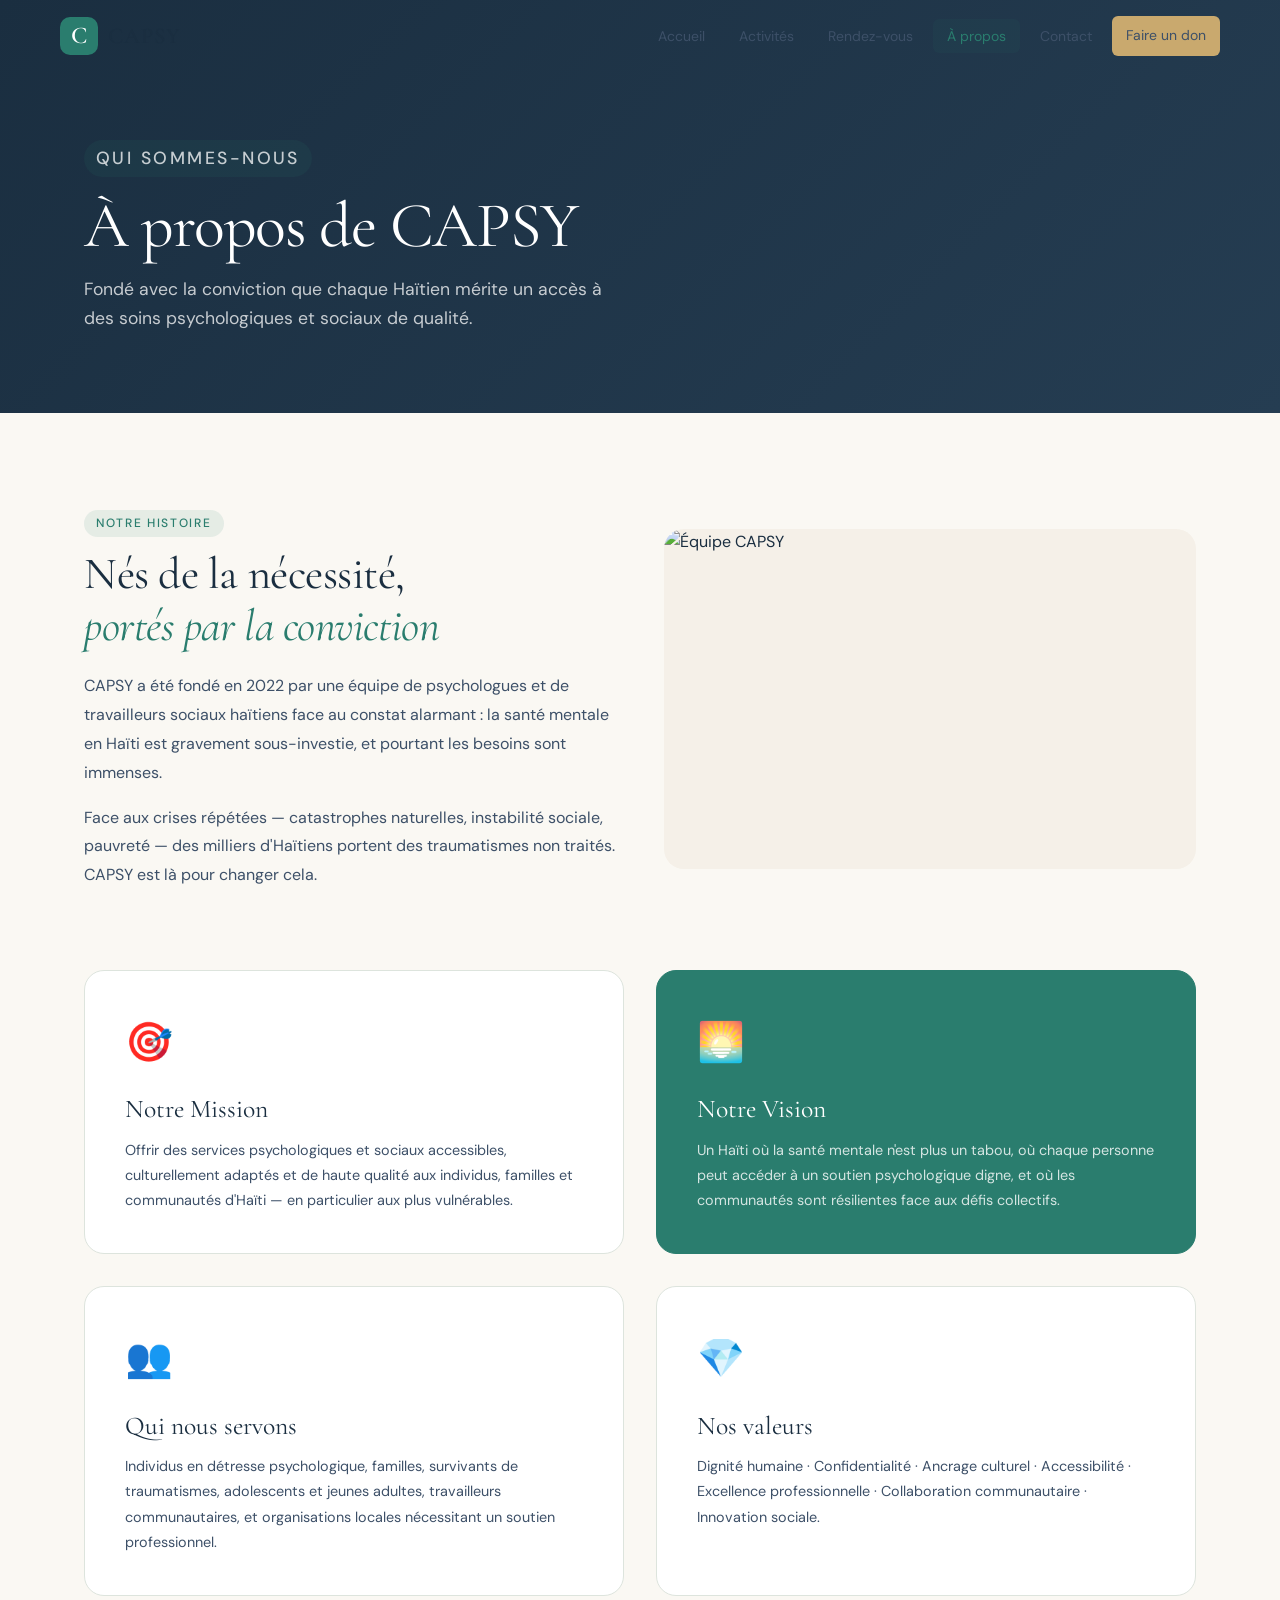
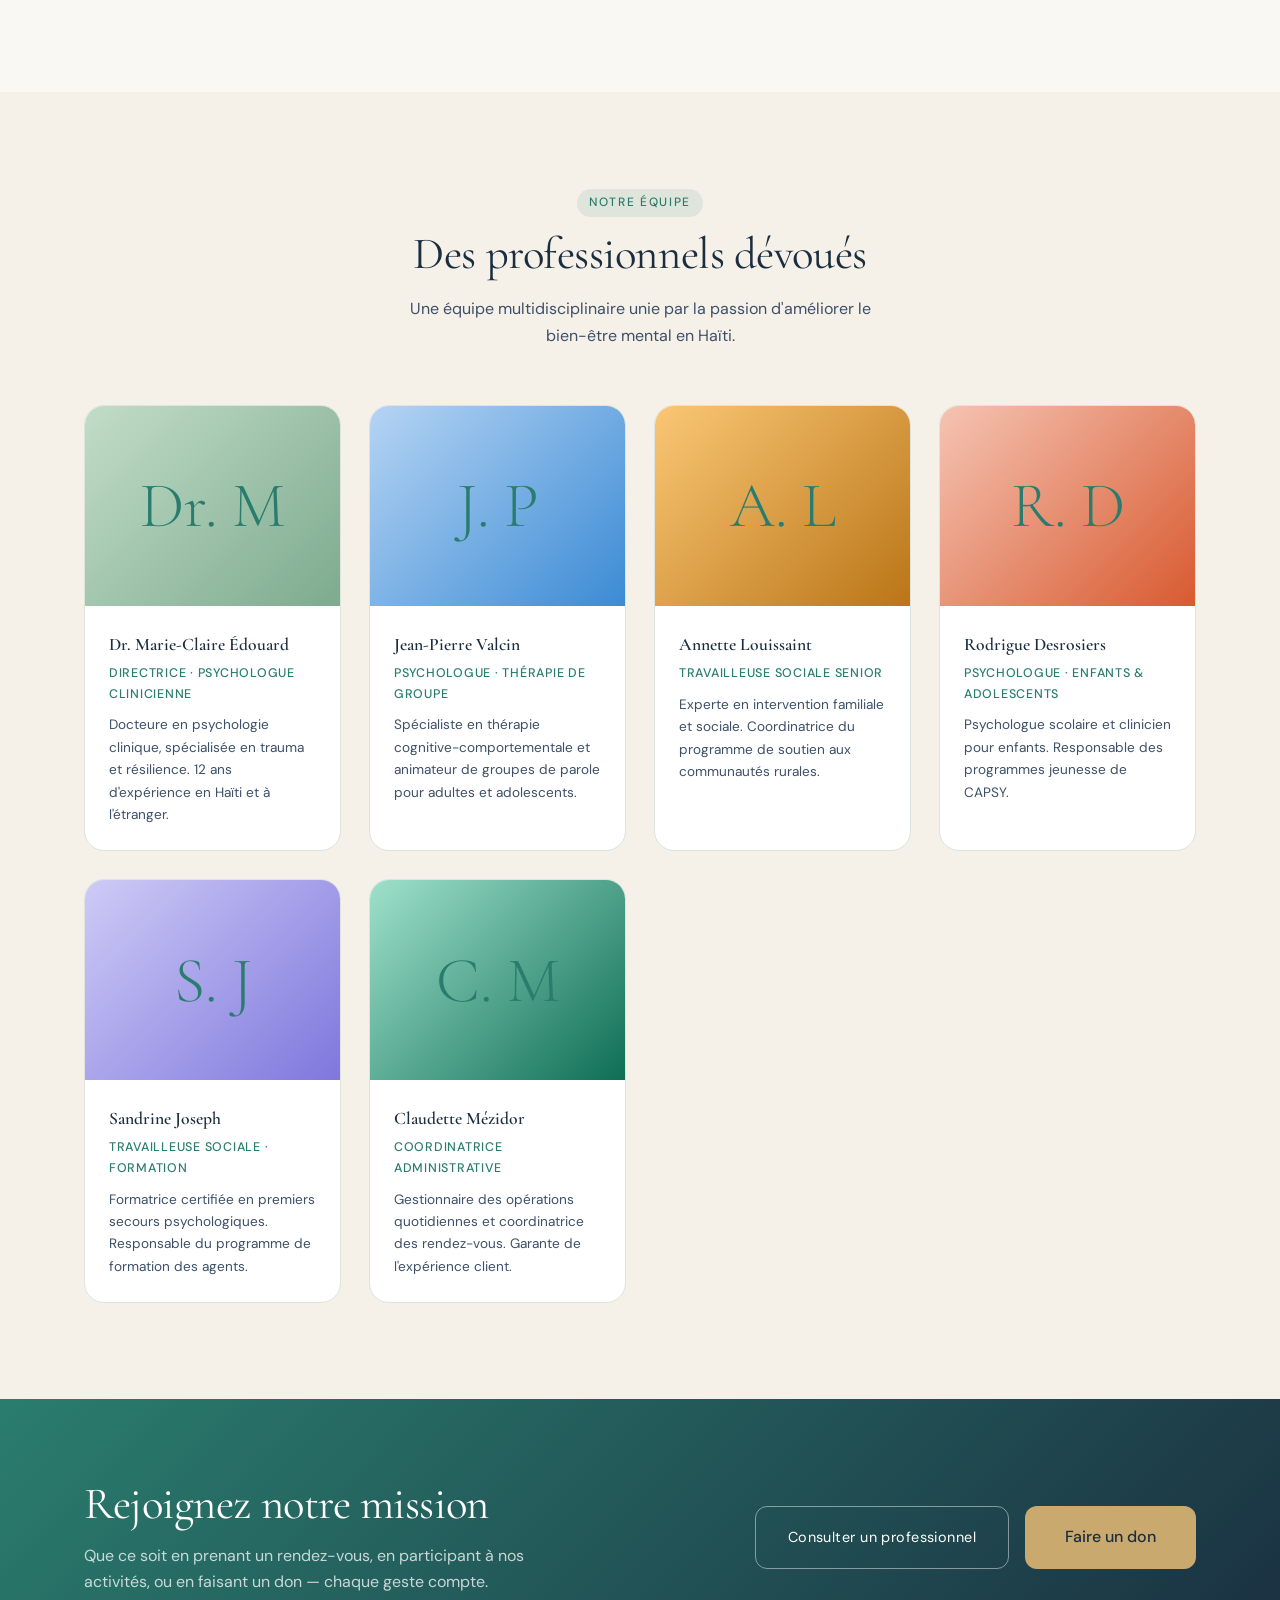
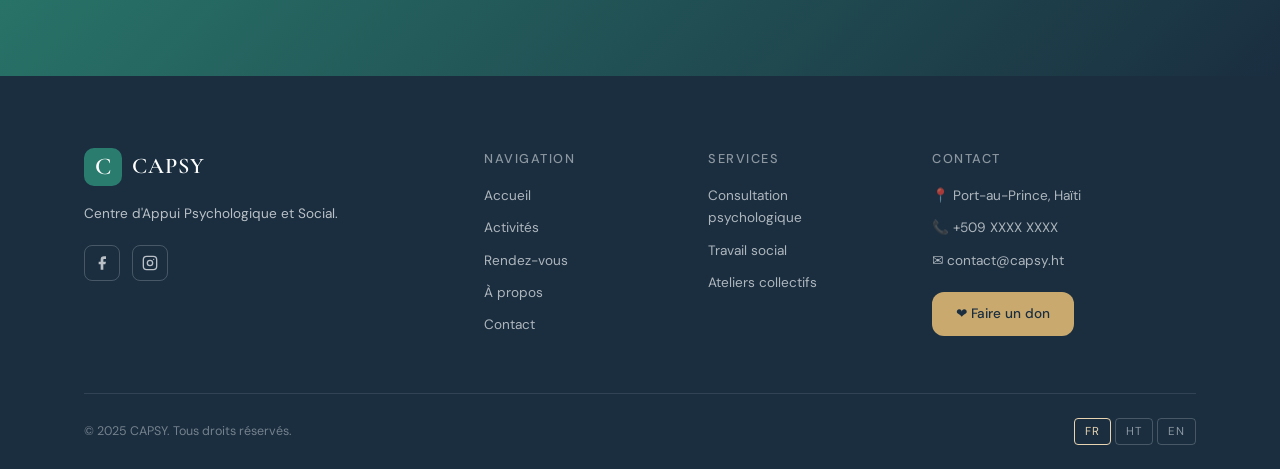
==== about.html @ 8456a22e "Add files via upload" ====
<!DOCTYPE html>
<html lang="fr">
<head>
  <meta charset="UTF-8" />
  <meta name="viewport" content="width=device-width, initial-scale=1.0" />
  <title>À propos – CAPSY</title>
  <link rel="preconnect" href="https://fonts.googleapis.com" />
  <link rel="preconnect" href="https://fonts.gstatic.com" crossorigin />
  <link href="https://fonts.googleapis.com/css2?family=Cormorant+Garamond:ital,wght@0,300;0,400;0,600;1,300;1,400&family=DM+Sans:wght@300;400;500&display=swap" rel="stylesheet" />
  <link rel="stylesheet" href="style.css" />
</head>
<body>
  <nav class="navbar scrolled" id="navbar">
    <div class="nav-inner">
      <a href="index.html" class="nav-logo"><span class="logo-mark">C</span><span class="logo-text">CAPSY</span></a>
      <button class="nav-toggle" id="navToggle"><span></span><span></span><span></span></button>
      <ul class="nav-links" id="navLinks">
        <li><a href="index.html">Accueil</a></li>
        <li><a href="activities.html">Activités</a></li>
        <li><a href="appointments.html">Rendez-vous</a></li>
        <li><a href="about.html" class="active">À propos</a></li>
        <li><a href="contact.html">Contact</a></li>
        <li><a href="donate.html" class="btn-donate-nav">Faire un don</a></li>
      </ul>
    </div>
  </nav>

  <header class="page-header">
    <div class="container">
      <p class="section-tag">Qui sommes-nous</p>
      <h1>À propos de CAPSY</h1>
      <p>Fondé avec la conviction que chaque Haïtien mérite un accès à des soins psychologiques et sociaux de qualité.</p>
    </div>
  </header>

  <!-- Mission & Vision -->
  <section class="section-pad">
    <div class="container">
      <div style="display:grid;grid-template-columns:1fr 1fr;gap:48px;align-items:center;margin-bottom:80px" class="about-intro">
        <div>
          <p class="section-tag">Notre histoire</p>
          <h2 style="margin-bottom:20px">Nés de la nécessité,<br /><em>portés par la conviction</em></h2>
          <p style="color:var(--text-md);line-height:1.8;margin-bottom:16px">CAPSY a été fondé en 2022 par une équipe de psychologues et de travailleurs sociaux haïtiens face au constat alarmant : la santé mentale en Haïti est gravement sous-investie, et pourtant les besoins sont immenses.</p>
          <p style="color:var(--text-md);line-height:1.8">Face aux crises répétées — catastrophes naturelles, instabilité sociale, pauvreté — des milliers d'Haïtiens portent des traumatismes non traités. CAPSY est là pour changer cela.</p>
        </div>
        <div style="background:var(--cream);border-radius:var(--radius-lg);overflow:hidden;height:340px">
          <img src="https://images.unsplash.com/photo-1573497019940-1c28c88b4f3e?w=800&q=85" alt="Équipe CAPSY" style="width:100%;height:100%;object-fit:cover" />
        </div>
      </div>

      <div class="mission-vision-grid">
        <div class="mv-card">
          <div class="mv-icon">🎯</div>
          <h3>Notre Mission</h3>
          <p>Offrir des services psychologiques et sociaux accessibles, culturellement adaptés et de haute qualité aux individus, familles et communautés d'Haïti — en particulier aux plus vulnérables.</p>
        </div>
        <div class="mv-card accent">
          <div class="mv-icon">🌅</div>
          <h3>Notre Vision</h3>
          <p>Un Haïti où la santé mentale n'est plus un tabou, où chaque personne peut accéder à un soutien psychologique digne, et où les communautés sont résilientes face aux défis collectifs.</p>
        </div>
        <div class="mv-card">
          <div class="mv-icon">👥</div>
          <h3>Qui nous servons</h3>
          <p>Individus en détresse psychologique, familles, survivants de traumatismes, adolescents et jeunes adultes, travailleurs communautaires, et organisations locales nécessitant un soutien professionnel.</p>
        </div>
        <div class="mv-card">
          <div class="mv-icon">💎</div>
          <h3>Nos valeurs</h3>
          <p>Dignité humaine · Confidentialité · Ancrage culturel · Accessibilité · Excellence professionnelle · Collaboration communautaire · Innovation sociale.</p>
        </div>
      </div>
    </div>
  </section>

  <!-- Team -->
  <section class="section-pad bg-soft">
    <div class="container">
      <div class="section-header center">
        <p class="section-tag">Notre Équipe</p>
        <h2>Des professionnels dévoués</h2>
        <p style="color:var(--text-md);max-width:520px;margin:16px auto 0">Une équipe multidisciplinaire unie par la passion d'améliorer le bien-être mental en Haïti.</p>
      </div>
      <div class="team-grid">
        <div class="team-card">
          <div class="team-avatar" style="background:linear-gradient(135deg,#c2dcc8,#7dab8e)">Dr. M</div>
          <div class="team-body">
            <h4>Dr. Marie-Claire Édouard</h4>
            <span class="team-role">Directrice · Psychologue Clinicienne</span>
            <p>Docteure en psychologie clinique, spécialisée en trauma et résilience. 12 ans d'expérience en Haïti et à l'étranger.</p>
          </div>
        </div>
        <div class="team-card">
          <div class="team-avatar" style="background:linear-gradient(135deg,#b5d4f4,#3B8BD4)">J. P</div>
          <div class="team-body">
            <h4>Jean-Pierre Valcin</h4>
            <span class="team-role">Psychologue · Thérapie de groupe</span>
            <p>Spécialiste en thérapie cognitive-comportementale et animateur de groupes de parole pour adultes et adolescents.</p>
          </div>
        </div>
        <div class="team-card">
          <div class="team-avatar" style="background:linear-gradient(135deg,#FAC775,#BA7517)">A. L</div>
          <div class="team-body">
            <h4>Annette Louissaint</h4>
            <span class="team-role">Travailleuse Sociale Senior</span>
            <p>Experte en intervention familiale et sociale. Coordinatrice du programme de soutien aux communautés rurales.</p>
          </div>
        </div>
        <div class="team-card">
          <div class="team-avatar" style="background:linear-gradient(135deg,#F5C4B3,#D85A30)">R. D</div>
          <div class="team-body">
            <h4>Rodrigue Desrosiers</h4>
            <span class="team-role">Psychologue · Enfants &amp; Adolescents</span>
            <p>Psychologue scolaire et clinicien pour enfants. Responsable des programmes jeunesse de CAPSY.</p>
          </div>
        </div>
        <div class="team-card">
          <div class="team-avatar" style="background:linear-gradient(135deg,#CECBF6,#7F77DD)">S. J</div>
          <div class="team-body">
            <h4>Sandrine Joseph</h4>
            <span class="team-role">Travailleuse Sociale · Formation</span>
            <p>Formatrice certifiée en premiers secours psychologiques. Responsable du programme de formation des agents.</p>
          </div>
        </div>
        <div class="team-card">
          <div class="team-avatar" style="background:linear-gradient(135deg,#9FE1CB,#0F6E56)">C. M</div>
          <div class="team-body">
            <h4>Claudette Mézidor</h4>
            <span class="team-role">Coordinatrice Administrative</span>
            <p>Gestionnaire des opérations quotidiennes et coordinatrice des rendez-vous. Garante de l'expérience client.</p>
          </div>
        </div>
      </div>
    </div>
  </section>

  <!-- CTA -->
  <section class="donate-banner">
    <div class="container">
      <div class="donate-banner-inner">
        <div class="donate-banner-text">
          <h2>Rejoignez notre mission</h2>
          <p>Que ce soit en prenant un rendez-vous, en participant à nos activités, ou en faisant un don — chaque geste compte.</p>
        </div>
        <div style="display:flex;gap:16px;flex-wrap:wrap">
          <a href="appointments.html" class="btn-ghost">Consulter un professionnel</a>
          <a href="donate.html" class="btn-donate-large">Faire un don</a>
        </div>
      </div>
    </div>
  </section>

  <footer class="footer">
    <div class="container">
      <div class="footer-grid">
        <div class="footer-brand"><div class="footer-logo"><span class="logo-mark">C</span><span class="logo-text">CAPSY</span></div><p>Centre d'Appui Psychologique et Social.</p><div class="footer-social"><a href="#"><svg viewBox="0 0 24 24" fill="currentColor"><path d="M18 2h-3a5 5 0 00-5 5v3H7v4h3v8h4v-8h3l1-4h-4V7a1 1 0 011-1h3z"/></svg></a><a href="#"><svg viewBox="0 0 24 24" fill="none" stroke="currentColor" stroke-width="2"><rect x="2" y="2" width="20" height="20" rx="5" ry="5"/><circle cx="12" cy="12" r="4"/><circle cx="17.5" cy="6.5" r="1" fill="currentColor" stroke="none"/></svg></a></div></div>
        <div class="footer-col"><h5>Navigation</h5><ul><li><a href="index.html">Accueil</a></li><li><a href="activities.html">Activités</a></li><li><a href="appointments.html">Rendez-vous</a></li><li><a href="about.html">À propos</a></li><li><a href="contact.html">Contact</a></li></ul></div>
        <div class="footer-col"><h5>Services</h5><ul><li><a href="appointments.html">Consultation psychologique</a></li><li><a href="appointments.html">Travail social</a></li><li><a href="activities.html">Ateliers collectifs</a></li></ul></div>
        <div class="footer-col"><h5>Contact</h5><ul><li>📍 Port-au-Prince, Haïti</li><li>📞 +509 XXXX XXXX</li><li>✉️ contact@capsy.ht</li></ul><a href="donate.html" class="btn-donate-footer">❤ Faire un don</a></div>
      </div>
      <div class="footer-bottom"><p>© 2025 CAPSY. Tous droits réservés.</p><div class="lang-switcher"><button class="lang-btn active">FR</button><button class="lang-btn">HT</button><button class="lang-btn">EN</button></div></div>
    </div>
  </footer>

  <style>
    @media (max-width: 768px) {
      .about-intro { grid-template-columns: 1fr !important; }
    }
  </style>
  <script src="main.js"></script>
</body>
</html>
---- style.css ----
/* ============================================================
   CAPSY — Global Stylesheet
   Aesthetic: Refined editorial, warm-coastal calm
   Fonts: Cormorant Garamond (display) + DM Sans (body)
   ============================================================ */

:root {
  --navy:    #1a2e40;
  --teal:    #2a7d6e;
  --teal-lt: #3aa08e;
  --sage:    #7dab8e;
  --sage-lt: #c2dcc8;
  --cream:   #f5f0e8;
  --ivory:   #faf8f3;
  --gold:    #c9a96e;
  --gold-lt: #e8d4b0;
  --white:   #ffffff;
  --text:    #1a2e40;
  --text-md: #3d5068;
  --text-lt: #6e8091;
  --border:  #dde4dd;

  --font-disp: 'Cormorant Garamond', Georgia, serif;
  --font-body: 'DM Sans', system-ui, sans-serif;

  --radius-sm: 6px;
  --radius-md: 12px;
  --radius-lg: 20px;

  --shadow-sm: 0 2px 12px rgba(26,46,64,.07);
  --shadow-md: 0 8px 32px rgba(26,46,64,.12);
  --shadow-lg: 0 20px 60px rgba(26,46,64,.16);

  --transition: .25s ease;
}

*, *::before, *::after { box-sizing: border-box; margin: 0; padding: 0; }

html { scroll-behavior: smooth; font-size: 16px; }

body {
  font-family: var(--font-body);
  color: var(--text);
  background: var(--ivory);
  line-height: 1.65;
  -webkit-font-smoothing: antialiased;
}

img { max-width: 100%; display: block; }
a { text-decoration: none; color: inherit; }
ul { list-style: none; }
button { cursor: pointer; font-family: var(--font-body); }

.container { max-width: 1160px; margin: 0 auto; padding: 0 24px; }
.section-pad { padding: 96px 0; }
.bg-soft { background: var(--cream); }

/* ── TYPOGRAPHY ── */
h1, h2, h3 { font-family: var(--font-disp); font-weight: 400; line-height: 1.15; }
h1 { font-size: clamp(2.6rem, 5vw, 4.2rem); letter-spacing: -.02em; }
h2 { font-size: clamp(2rem, 3.5vw, 3rem); letter-spacing: -.01em; }
h3 { font-size: 1.6rem; }
h4 { font-family: var(--font-disp); font-size: 1.3rem; font-weight: 600; }
h5 { font-size: .8rem; font-weight: 500; letter-spacing: .12em; text-transform: uppercase; color: var(--text-lt); margin-bottom: 16px; }

em { font-style: italic; color: var(--teal); }

.section-header { margin-bottom: 56px; }
.section-header.center { text-align: center; }
.section-header.flex-between { display: flex; align-items: flex-end; justify-content: space-between; gap: 24px; flex-wrap: wrap; }

.section-tag {
  display: inline-block;
  font-size: .75rem;
  font-weight: 500;
  letter-spacing: .14em;
  text-transform: uppercase;
  color: var(--teal);
  margin-bottom: 12px;
  padding: 4px 12px;
  background: rgba(42,125,110,.1);
  border-radius: 99px;
}

/* ── BUTTONS ── */
.btn-primary {
  display: inline-flex; align-items: center; gap: 8px;
  background: var(--teal);
  color: var(--white);
  padding: 14px 32px;
  border-radius: var(--radius-md);
  font-size: .9rem;
  font-weight: 500;
  letter-spacing: .03em;
  transition: background var(--transition), transform var(--transition), box-shadow var(--transition);
  border: none;
}
.btn-primary:hover { background: var(--teal-lt); transform: translateY(-2px); box-shadow: 0 8px 24px rgba(42,125,110,.3); }

.btn-ghost {
  display: inline-flex; align-items: center;
  color: var(--white);
  padding: 14px 32px;
  border-radius: var(--radius-md);
  border: 1.5px solid rgba(255,255,255,.45);
  font-size: .9rem;
  font-weight: 400;
  letter-spacing: .03em;
  transition: border-color var(--transition), background var(--transition);
}
.btn-ghost:hover { background: rgba(255,255,255,.1); border-color: rgba(255,255,255,.75); }

.btn-outline {
  display: inline-flex; align-items: center;
  color: var(--teal);
  padding: 12px 28px;
  border-radius: var(--radius-md);
  border: 1.5px solid var(--teal);
  font-size: .85rem;
  font-weight: 500;
  transition: background var(--transition), color var(--transition);
  white-space: nowrap;
}
.btn-outline:hover { background: var(--teal); color: var(--white); }

.btn-donate-nav {
  display: inline-flex; align-items: center;
  background: var(--gold);
  color: var(--navy);
  padding: 10px 22px;
  border-radius: var(--radius-md);
  font-size: .85rem;
  font-weight: 500;
  transition: background var(--transition), transform var(--transition);
}
.btn-donate-nav:hover { background: var(--gold-lt); transform: translateY(-1px); }

.btn-donate-large {
  display: inline-flex; align-items: center;
  background: var(--gold);
  color: var(--navy);
  padding: 18px 40px;
  border-radius: var(--radius-md);
  font-size: 1rem;
  font-weight: 500;
  white-space: nowrap;
  transition: background var(--transition), transform var(--transition), box-shadow var(--transition);
}
.btn-donate-large:hover { background: var(--gold-lt); transform: translateY(-2px); box-shadow: 0 8px 28px rgba(201,169,110,.4); }

.btn-donate-footer {
  display: inline-flex; align-items: center; gap: 6px;
  background: var(--gold);
  color: var(--navy);
  padding: 11px 24px;
  border-radius: var(--radius-md);
  font-size: .85rem;
  font-weight: 500;
  margin-top: 20px;
  transition: background var(--transition);
}
.btn-donate-footer:hover { background: var(--gold-lt); }

/* ── NAVBAR ── */
.navbar {
  position: fixed; top: 0; left: 0; right: 0; z-index: 1000;
  padding: 0 24px;
  transition: background var(--transition), box-shadow var(--transition), padding var(--transition);
}
.navbar.scrolled {
  background: rgba(250,248,243,.96);
  backdrop-filter: blur(12px);
  box-shadow: 0 1px 0 var(--border);
  padding-top: 0;
}

.nav-inner {
  max-width: 1160px; margin: 0 auto;
  display: flex; align-items: center; justify-content: space-between;
  height: 72px;
}

.nav-logo {
  display: flex; align-items: center; gap: 10px;
  text-decoration: none;
}
.logo-mark {
  width: 38px; height: 38px;
  background: var(--teal);
  color: var(--white);
  border-radius: 10px;
  display: flex; align-items: center; justify-content: center;
  font-family: var(--font-disp);
  font-size: 1.5rem;
  font-weight: 600;
  line-height: 1;
  flex-shrink: 0;
}
.logo-text {
  font-family: var(--font-disp);
  font-size: 1.4rem;
  font-weight: 600;
  color: var(--navy);
  letter-spacing: .04em;
}

.nav-links {
  display: flex; align-items: center; gap: 6px;
}
.nav-links li a {
  font-size: .875rem;
  font-weight: 400;
  color: var(--text-md);
  padding: 8px 14px;
  border-radius: var(--radius-sm);
  transition: color var(--transition), background var(--transition);
}
.nav-links li a:hover, .nav-links li a.active {
  color: var(--teal);
  background: rgba(42,125,110,.07);
}

.nav-toggle {
  display: none; flex-direction: column; gap: 5px;
  background: none; border: none; padding: 8px;
}
.nav-toggle span {
  display: block; width: 22px; height: 2px;
  background: var(--navy); border-radius: 2px;
  transition: transform var(--transition), opacity var(--transition);
}

/* Hero page: white nav links */
body.hero-page .navbar:not(.scrolled) .nav-links li a { color: rgba(255,255,255,.85); }
body.hero-page .navbar:not(.scrolled) .nav-links li a:hover { color: #fff; background: rgba(255,255,255,.12); }
body.hero-page .navbar:not(.scrolled) .logo-text { color: #fff; }

/* ── HERO ── */
.hero {
  position: relative;
  min-height: 100vh;
  display: flex; align-items: center;
  overflow: hidden;
  color: #fff;
}

.hero-bg {
  position: absolute; inset: 0;
  background-image: url('https://images.unsplash.com/photo-1573497019940-1c28c88b4f3e?w=1600&q=85');
  background-size: cover;
  background-position: center 30%;
  transform: scale(1.05);
  animation: heroZoom 14s ease-out forwards;
}
@keyframes heroZoom { to { transform: scale(1); } }

.hero-overlay {
  position: absolute; inset: 0;
  background: linear-gradient(135deg, rgba(26,46,64,.78) 0%, rgba(26,46,64,.45) 60%, rgba(42,125,110,.25) 100%);
}

.hero-content {
  position: relative; z-index: 2;
  max-width: 700px;
  padding: 0 40px;
  margin-left: max(40px, calc(50vw - 540px));
  animation: heroFade .9s ease both;
}
@keyframes heroFade { from { opacity: 0; transform: translateY(28px); } to { opacity: 1; transform: none; } }

.hero-eyebrow {
  font-size: .78rem; letter-spacing: .18em;
  text-transform: uppercase; font-weight: 400;
  color: rgba(255,255,255,.75);
  margin-bottom: 20px;
}

.hero-title { color: #fff; margin-bottom: 24px; }
.hero-title em { color: var(--gold-lt); font-style: italic; }

.hero-sub {
  font-size: 1.1rem; font-weight: 300;
  color: rgba(255,255,255,.85);
  max-width: 520px;
  line-height: 1.7;
  margin-bottom: 40px;
}

.hero-actions { display: flex; gap: 16px; flex-wrap: wrap; }

.hero-scroll-hint {
  position: absolute; bottom: 40px; left: 50%;
  transform: translateX(-50%);
  display: flex; flex-direction: column; align-items: center; gap: 12px;
  color: rgba(255,255,255,.6);
  font-size: .7rem; letter-spacing: .15em; text-transform: uppercase;
  z-index: 2;
}
.scroll-line {
  width: 1px; height: 48px;
  background: linear-gradient(to bottom, rgba(255,255,255,.6), transparent);
  animation: scrollPulse 2s ease-in-out infinite;
}
@keyframes scrollPulse { 0%,100% { opacity: .4; } 50% { opacity: 1; } }

/* ── STATS BAND ── */
.stats-band {
  background: var(--navy);
  padding: 40px 0;
}
.stats-inner {
  max-width: 1160px; margin: 0 auto; padding: 0 24px;
  display: flex; align-items: center; justify-content: center;
  gap: 0; flex-wrap: wrap;
}
.stat-item {
  flex: 1; min-width: 160px;
  display: flex; flex-direction: column; align-items: center;
  gap: 6px; padding: 16px 24px;
  text-align: center;
}
.stat-item strong {
  font-family: var(--font-disp);
  font-size: 2.4rem;
  font-weight: 300;
  color: var(--gold-lt);
  line-height: 1;
}
.stat-item span { font-size: .8rem; color: rgba(255,255,255,.65); letter-spacing: .04em; }
.stat-divider { width: 1px; height: 48px; background: rgba(255,255,255,.15); }

/* ── SERVICES ── */
.services-grid {
  display: grid;
  grid-template-columns: repeat(auto-fit, minmax(280px, 1fr));
  gap: 24px;
}
.service-card {
  background: var(--white);
  border: 1px solid var(--border);
  border-radius: var(--radius-lg);
  padding: 40px 32px;
  transition: transform var(--transition), box-shadow var(--transition);
}
.service-card:hover { transform: translateY(-6px); box-shadow: var(--shadow-md); }
.service-card--accent {
  background: var(--teal);
  border-color: var(--teal);
  color: var(--white);
}
.service-card--accent p { color: rgba(255,255,255,.8); }
.service-card--accent .service-link { color: var(--gold-lt); }

.service-icon {
  width: 52px; height: 52px;
  color: var(--teal);
  margin-bottom: 24px;
}
.service-card--accent .service-icon { color: rgba(255,255,255,.9); }
.service-icon svg { width: 100%; height: 100%; }

.service-card h3 { margin-bottom: 14px; }
.service-card p { color: var(--text-md); font-size: .9rem; margin-bottom: 24px; line-height: 1.7; }

.service-link {
  font-size: .85rem;
  font-weight: 500;
  color: var(--teal);
  letter-spacing: .02em;
  transition: color var(--transition);
}
.service-link:hover { color: var(--teal-lt); }

/* ── ACTIVITIES PREVIEW ── */
.activities-grid {
  display: grid;
  grid-template-columns: repeat(auto-fit, minmax(300px, 1fr));
  gap: 24px;
}
.activity-card {
  background: var(--white);
  border-radius: var(--radius-lg);
  overflow: hidden;
  border: 1px solid var(--border);
  transition: transform var(--transition), box-shadow var(--transition);
  display: block;
}
.activity-card:hover { transform: translateY(-6px); box-shadow: var(--shadow-md); }

.activity-img {
  height: 200px;
  background-size: cover;
  background-position: center;
  transition: transform .4s ease;
}
.activity-card:hover .activity-img { transform: scale(1.04); }

.activity-body {
  padding: 24px;
}
.activity-tag {
  display: inline-block;
  font-size: .7rem;
  font-weight: 500;
  letter-spacing: .1em;
  text-transform: uppercase;
  color: var(--teal);
  background: rgba(42,125,110,.1);
  padding: 4px 10px;
  border-radius: 99px;
  margin-bottom: 12px;
}
.activity-body h4 { margin-bottom: 8px; font-size: 1.2rem; }
.activity-body p { font-size: .875rem; color: var(--text-md); margin-bottom: 16px; }
.activity-date { font-size: .75rem; color: var(--text-lt); letter-spacing: .03em; }

/* ── TESTIMONIALS ── */
.testimonials-grid {
  display: grid;
  grid-template-columns: repeat(auto-fit, minmax(280px, 1fr));
  gap: 24px;
}
.testimonial-card {
  background: var(--white);
  border: 1px solid var(--border);
  border-radius: var(--radius-lg);
  padding: 36px 32px;
  position: relative;
}
.testimonial-card--accent {
  background: var(--navy);
  border-color: var(--navy);
  color: var(--white);
}
.testimonial-card--accent p { color: rgba(255,255,255,.8); }
.testimonial-card--accent .testi-quote { color: var(--gold-lt); }
.testimonial-card--accent .testi-author strong { color: #fff; }
.testimonial-card--accent .testi-author span { color: rgba(255,255,255,.55); }

.testi-quote {
  font-family: var(--font-disp);
  font-size: 5rem;
  line-height: .5;
  color: var(--sage-lt);
  margin-bottom: 16px;
  display: block;
}
.testimonial-card p { font-size: .9rem; line-height: 1.7; color: var(--text-md); margin-bottom: 28px; font-style: italic; }

.testi-author { display: flex; align-items: center; gap: 14px; }
.testi-avatar {
  width: 42px; height: 42px;
  border-radius: 50%;
  background: var(--sage-lt);
  color: var(--teal);
  display: flex; align-items: center; justify-content: center;
  font-weight: 600; font-size: .95rem;
  flex-shrink: 0;
}
.testi-author strong { display: block; font-size: .875rem; font-weight: 500; }
.testi-author span { font-size: .78rem; color: var(--text-lt); }

/* ── DONATE BANNER ── */
.donate-banner {
  background: linear-gradient(135deg, var(--teal) 0%, var(--navy) 100%);
  padding: 80px 0;
  color: #fff;
}
.donate-banner-inner {
  display: flex; align-items: center; justify-content: space-between;
  gap: 40px; flex-wrap: wrap;
}
.donate-banner-text h2 { color: #fff; margin-bottom: 12px; }
.donate-banner-text p { color: rgba(255,255,255,.75); max-width: 500px; }

/* ── PAGE HEADERS (inner pages) ── */
.page-header {
  background: linear-gradient(135deg, var(--navy) 0%, #253d52 100%);
  padding: 140px 0 80px;
  color: #fff;
}
.page-header h1 { color: #fff; margin-bottom: 12px; }
.page-header p { color: rgba(255,255,255,.75); font-size: 1.1rem; max-width: 540px; }

/* ── ACTIVITIES PAGE ── */
.activities-full-grid {
  display: grid;
  grid-template-columns: repeat(auto-fill, minmax(320px, 1fr));
  gap: 28px;
  margin-top: 40px;
}
.filter-bar {
  display: flex; gap: 10px; flex-wrap: wrap; margin-bottom: 40px;
}
.filter-btn {
  background: none; border: 1.5px solid var(--border);
  padding: 8px 20px; border-radius: 99px;
  font-size: .8rem; font-weight: 500;
  color: var(--text-md); cursor: pointer;
  transition: all var(--transition);
}
.filter-btn:hover, .filter-btn.active {
  background: var(--teal); border-color: var(--teal); color: #fff;
}

/* ── ACTIVITY DETAIL ── */
.detail-grid {
  display: grid;
  grid-template-columns: 1fr 360px;
  gap: 48px;
  align-items: start;
}
.detail-img {
  width: 100%; height: 400px;
  object-fit: cover;
  border-radius: var(--radius-lg);
  margin-bottom: 32px;
}
.detail-sidebar {
  position: sticky; top: 100px;
  background: var(--white);
  border: 1px solid var(--border);
  border-radius: var(--radius-lg);
  padding: 32px;
}
.detail-meta { display: flex; flex-direction: column; gap: 16px; margin-bottom: 28px; }
.detail-meta-item {
  display: flex; gap: 12px; align-items: flex-start;
}
.detail-meta-icon { font-size: 1.2rem; flex-shrink: 0; }
.detail-meta-item p { font-size: .875rem; color: var(--text-md); }
.detail-meta-item strong { display: block; font-size: .75rem; color: var(--text-lt); letter-spacing: .06em; text-transform: uppercase; margin-bottom: 2px; }

/* ── APPOINTMENTS ── */
.appt-grid {
  display: grid;
  grid-template-columns: 1fr 1fr;
  gap: 48px;
  align-items: start;
}
.type-selector {
  display: grid; grid-template-columns: 1fr 1fr; gap: 16px;
  margin-bottom: 32px;
}
.type-card {
  border: 2px solid var(--border);
  border-radius: var(--radius-md);
  padding: 20px;
  cursor: pointer;
  transition: all var(--transition);
  text-align: center;
}
.type-card:hover { border-color: var(--teal); }
.type-card.selected { border-color: var(--teal); background: rgba(42,125,110,.06); }
.type-card .type-icon { font-size: 2rem; margin-bottom: 8px; }
.type-card strong { display: block; font-size: .9rem; color: var(--navy); }
.type-card span { font-size: .78rem; color: var(--text-lt); }

.form-group { margin-bottom: 20px; }
.form-group label {
  display: block; margin-bottom: 7px;
  font-size: .82rem; font-weight: 500;
  color: var(--text-md); letter-spacing: .03em;
}
.form-group input,
.form-group select,
.form-group textarea {
  width: 100%;
  padding: 12px 16px;
  border: 1.5px solid var(--border);
  border-radius: var(--radius-sm);
  font-family: var(--font-body);
  font-size: .9rem;
  color: var(--text);
  background: var(--white);
  transition: border-color var(--transition), box-shadow var(--transition);
  outline: none;
}
.form-group input:focus,
.form-group select:focus,
.form-group textarea:focus {
  border-color: var(--teal);
  box-shadow: 0 0 0 3px rgba(42,125,110,.1);
}
.form-group textarea { resize: vertical; min-height: 100px; }

.form-row { display: grid; grid-template-columns: 1fr 1fr; gap: 16px; }

.payment-methods { display: flex; gap: 12px; flex-wrap: wrap; margin-bottom: 24px; }
.pay-method {
  display: flex; align-items: center; gap: 8px;
  border: 1.5px solid var(--border);
  border-radius: var(--radius-sm);
  padding: 10px 16px;
  cursor: pointer; font-size: .85rem;
  transition: all var(--transition);
}
.pay-method:hover { border-color: var(--teal); }
.pay-method.selected { border-color: var(--teal); background: rgba(42,125,110,.06); color: var(--teal); font-weight: 500; }
.pay-method svg { width: 20px; height: 20px; }

.price-tag {
  display: flex; align-items: baseline; gap: 6px;
  font-family: var(--font-disp);
  margin-bottom: 24px;
}
.price-tag span:first-child { font-size: 2.4rem; color: var(--teal); }
.price-tag span:last-child { font-size: .9rem; color: var(--text-lt); }

/* ── ABOUT PAGE ── */
.mission-vision-grid {
  display: grid; grid-template-columns: 1fr 1fr; gap: 32px;
}
.mv-card {
  background: var(--white);
  border: 1px solid var(--border);
  border-radius: var(--radius-lg);
  padding: 40px;
}
.mv-card.accent { background: var(--teal); color: #fff; border-color: var(--teal); }
.mv-card.accent p { color: rgba(255,255,255,.8); }
.mv-card.accent h3 { color: #fff; }
.mv-icon { font-size: 2.4rem; margin-bottom: 20px; }
.mv-card h3 { margin-bottom: 14px; }
.mv-card p { color: var(--text-md); line-height: 1.75; font-size: .9rem; }

.team-grid {
  display: grid;
  grid-template-columns: repeat(auto-fill, minmax(240px, 1fr));
  gap: 28px;
  margin-top: 48px;
}
.team-card {
  background: var(--white);
  border: 1px solid var(--border);
  border-radius: var(--radius-lg);
  overflow: hidden;
  transition: transform var(--transition), box-shadow var(--transition);
}
.team-card:hover { transform: translateY(-4px); box-shadow: var(--shadow-sm); }
.team-avatar {
  height: 200px;
  background: var(--sage-lt);
  display: flex; align-items: center; justify-content: center;
  font-family: var(--font-disp);
  font-size: 4rem;
  font-weight: 300;
  color: var(--teal);
}
.team-body { padding: 24px; }
.team-body h4 { margin-bottom: 4px; font-size: 1.1rem; }
.team-role { font-size: .78rem; color: var(--teal); font-weight: 500; letter-spacing: .06em; text-transform: uppercase; margin-bottom: 10px; display: block; }
.team-body p { font-size: .85rem; color: var(--text-md); }

/* ── CONTACT PAGE ── */
.contact-grid { display: grid; grid-template-columns: 1fr 1fr; gap: 64px; align-items: start; }
.contact-info { display: flex; flex-direction: column; gap: 28px; }
.contact-item { display: flex; gap: 16px; align-items: flex-start; }
.contact-icon {
  width: 48px; height: 48px; flex-shrink: 0;
  background: rgba(42,125,110,.1);
  border-radius: var(--radius-md);
  display: flex; align-items: center; justify-content: center;
  font-size: 1.3rem;
}
.contact-item h5 { font-size: .75rem; color: var(--text-lt); letter-spacing: .1em; text-transform: uppercase; margin-bottom: 4px; }
.contact-item p { font-size: .9rem; color: var(--text-md); }

.contact-form-card {
  background: var(--white);
  border: 1px solid var(--border);
  border-radius: var(--radius-lg);
  padding: 40px;
}

/* ── DONATE PAGE ── */
.donate-grid { display: grid; grid-template-columns: 1fr 1fr; gap: 64px; align-items: start; }
.amount-selector { display: grid; grid-template-columns: repeat(3, 1fr); gap: 12px; margin-bottom: 20px; }
.amount-btn {
  border: 2px solid var(--border);
  background: none;
  border-radius: var(--radius-sm);
  padding: 14px;
  font-family: var(--font-disp);
  font-size: 1.4rem;
  color: var(--navy);
  transition: all var(--transition);
  cursor: pointer;
}
.amount-btn:hover { border-color: var(--teal); }
.amount-btn.active { border-color: var(--teal); background: rgba(42,125,110,.08); color: var(--teal); }

.donate-impact { display: flex; flex-direction: column; gap: 20px; }
.impact-item {
  display: flex; gap: 16px; align-items: flex-start;
  padding: 20px;
  background: var(--white);
  border: 1px solid var(--border);
  border-radius: var(--radius-md);
}
.impact-amount {
  font-family: var(--font-disp);
  font-size: 1.6rem;
  color: var(--teal);
  font-weight: 400;
  min-width: 70px;
}
.impact-desc strong { display: block; font-size: .875rem; margin-bottom: 3px; }
.impact-desc span { font-size: .8rem; color: var(--text-lt); }

/* ── FOOTER ── */
.footer {
  background: var(--navy);
  color: rgba(255,255,255,.7);
  padding: 72px 0 0;
}
.footer-grid {
  display: grid;
  grid-template-columns: 2fr 1fr 1fr 1.5fr;
  gap: 48px;
  padding-bottom: 56px;
  border-bottom: 1px solid rgba(255,255,255,.1);
}
.footer-brand .footer-logo { display: flex; align-items: center; gap: 10px; margin-bottom: 16px; }
.footer-brand .logo-text { color: #fff; }
.footer-brand p { font-size: .85rem; line-height: 1.7; max-width: 260px; }

.footer-social { display: flex; gap: 12px; margin-top: 20px; }
.footer-social a {
  width: 36px; height: 36px;
  border: 1px solid rgba(255,255,255,.2);
  border-radius: 8px;
  display: flex; align-items: center; justify-content: center;
  color: rgba(255,255,255,.7);
  transition: border-color var(--transition), color var(--transition);
}
.footer-social a:hover { border-color: var(--gold-lt); color: var(--gold-lt); }
.footer-social svg { width: 16px; height: 16px; }

.footer-col h5 { color: rgba(255,255,255,.5); }
.footer-col ul { display: flex; flex-direction: column; gap: 10px; }
.footer-col ul li a, .footer-col ul li {
  font-size: .85rem; color: rgba(255,255,255,.65);
  transition: color var(--transition);
}
.footer-col ul li a:hover { color: #fff; }

.footer-bottom {
  display: flex; justify-content: space-between; align-items: center;
  padding: 24px 0;
  flex-wrap: wrap; gap: 16px;
}
.footer-bottom p { font-size: .78rem; color: rgba(255,255,255,.4); }

.lang-switcher { display: flex; gap: 4px; }
.lang-btn {
  background: none; border: 1px solid rgba(255,255,255,.2);
  color: rgba(255,255,255,.5);
  padding: 5px 10px; border-radius: 4px;
  font-size: .72rem; letter-spacing: .08em;
  transition: all var(--transition);
}
.lang-btn:hover, .lang-btn.active { border-color: var(--gold-lt); color: var(--gold-lt); }

/* ── NOTIFICATION TOAST ── */
.toast {
  position: fixed; bottom: 24px; right: 24px;
  background: var(--teal);
  color: #fff;
  padding: 14px 22px;
  border-radius: var(--radius-md);
  font-size: .875rem;
  font-weight: 500;
  box-shadow: var(--shadow-md);
  z-index: 9999;
  transform: translateY(80px); opacity: 0;
  transition: all .35s cubic-bezier(.34,1.56,.64,1);
}
.toast.show { transform: none; opacity: 1; }

/* ── CONFIRMATION MODAL ── */
.modal-overlay {
  position: fixed; inset: 0; z-index: 2000;
  background: rgba(26,46,64,.6);
  display: flex; align-items: center; justify-content: center;
  opacity: 0; pointer-events: none; transition: opacity var(--transition);
  backdrop-filter: blur(4px);
}
.modal-overlay.open { opacity: 1; pointer-events: all; }
.modal-box {
  background: var(--white);
  border-radius: var(--radius-lg);
  padding: 48px;
  max-width: 440px; width: 90%;
  text-align: center;
  transform: scale(.9); transition: transform .3s cubic-bezier(.34,1.56,.64,1);
}
.modal-overlay.open .modal-box { transform: scale(1); }
.modal-icon { font-size: 3rem; margin-bottom: 20px; }
.modal-box h3 { margin-bottom: 12px; }
.modal-box p { color: var(--text-md); margin-bottom: 28px; font-size: .9rem; }

/* ── RESPONSIVE ── */
@media (max-width: 1024px) {
  .detail-grid, .appt-grid, .contact-grid, .donate-grid { grid-template-columns: 1fr; }
  .footer-grid { grid-template-columns: 1fr 1fr; }
  .mission-vision-grid { grid-template-columns: 1fr; }
}

@media (max-width: 768px) {
  .section-pad { padding: 64px 0; }

  .nav-links {
    display: none; flex-direction: column;
    position: absolute; top: 72px; left: 0; right: 0;
    background: var(--ivory);
    border-bottom: 1px solid var(--border);
    padding: 16px;
    gap: 4px;
    box-shadow: var(--shadow-md);
  }
  .nav-links.open { display: flex; }
  .nav-links li a { padding: 12px 16px; }
  .nav-toggle { display: flex; }

  .hero-content { padding: 0 24px; margin-left: 0; }
  .stats-inner { flex-direction: column; }
  .stat-divider { width: 60px; height: 1px; }

  .section-header.flex-between { flex-direction: column; align-items: flex-start; }
  .donate-banner-inner { flex-direction: column; }
  .footer-grid { grid-template-columns: 1fr; gap: 32px; }
  .footer-bottom { flex-direction: column; align-items: flex-start; }

  .type-selector { grid-template-columns: 1fr; }
  .form-row { grid-template-columns: 1fr; }
  .amount-selector { grid-template-columns: repeat(3, 1fr); }
}

@media (max-width: 480px) {
  h1 { font-size: 2.2rem; }
  h2 { font-size: 1.8rem; }
  .hero-actions { flex-direction: column; }
  .amount-selector { grid-template-columns: repeat(2, 1fr); }
}
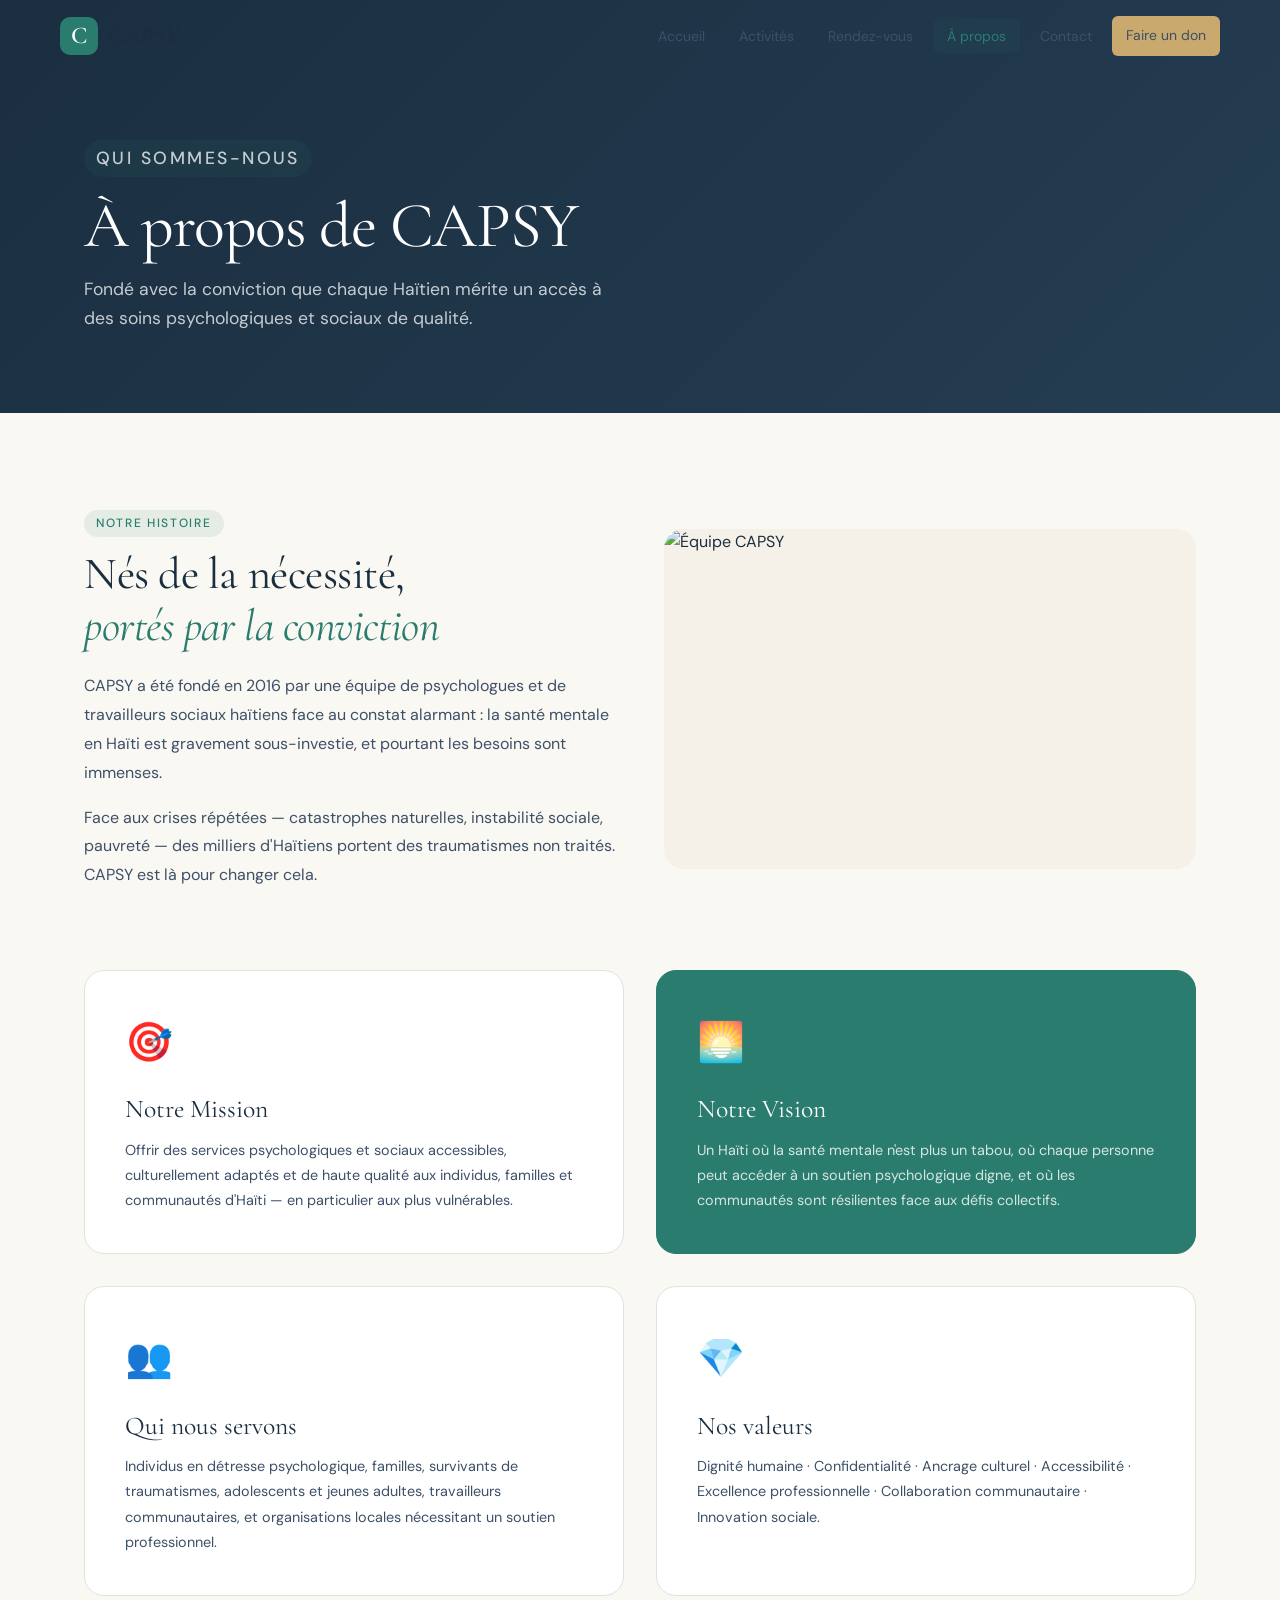
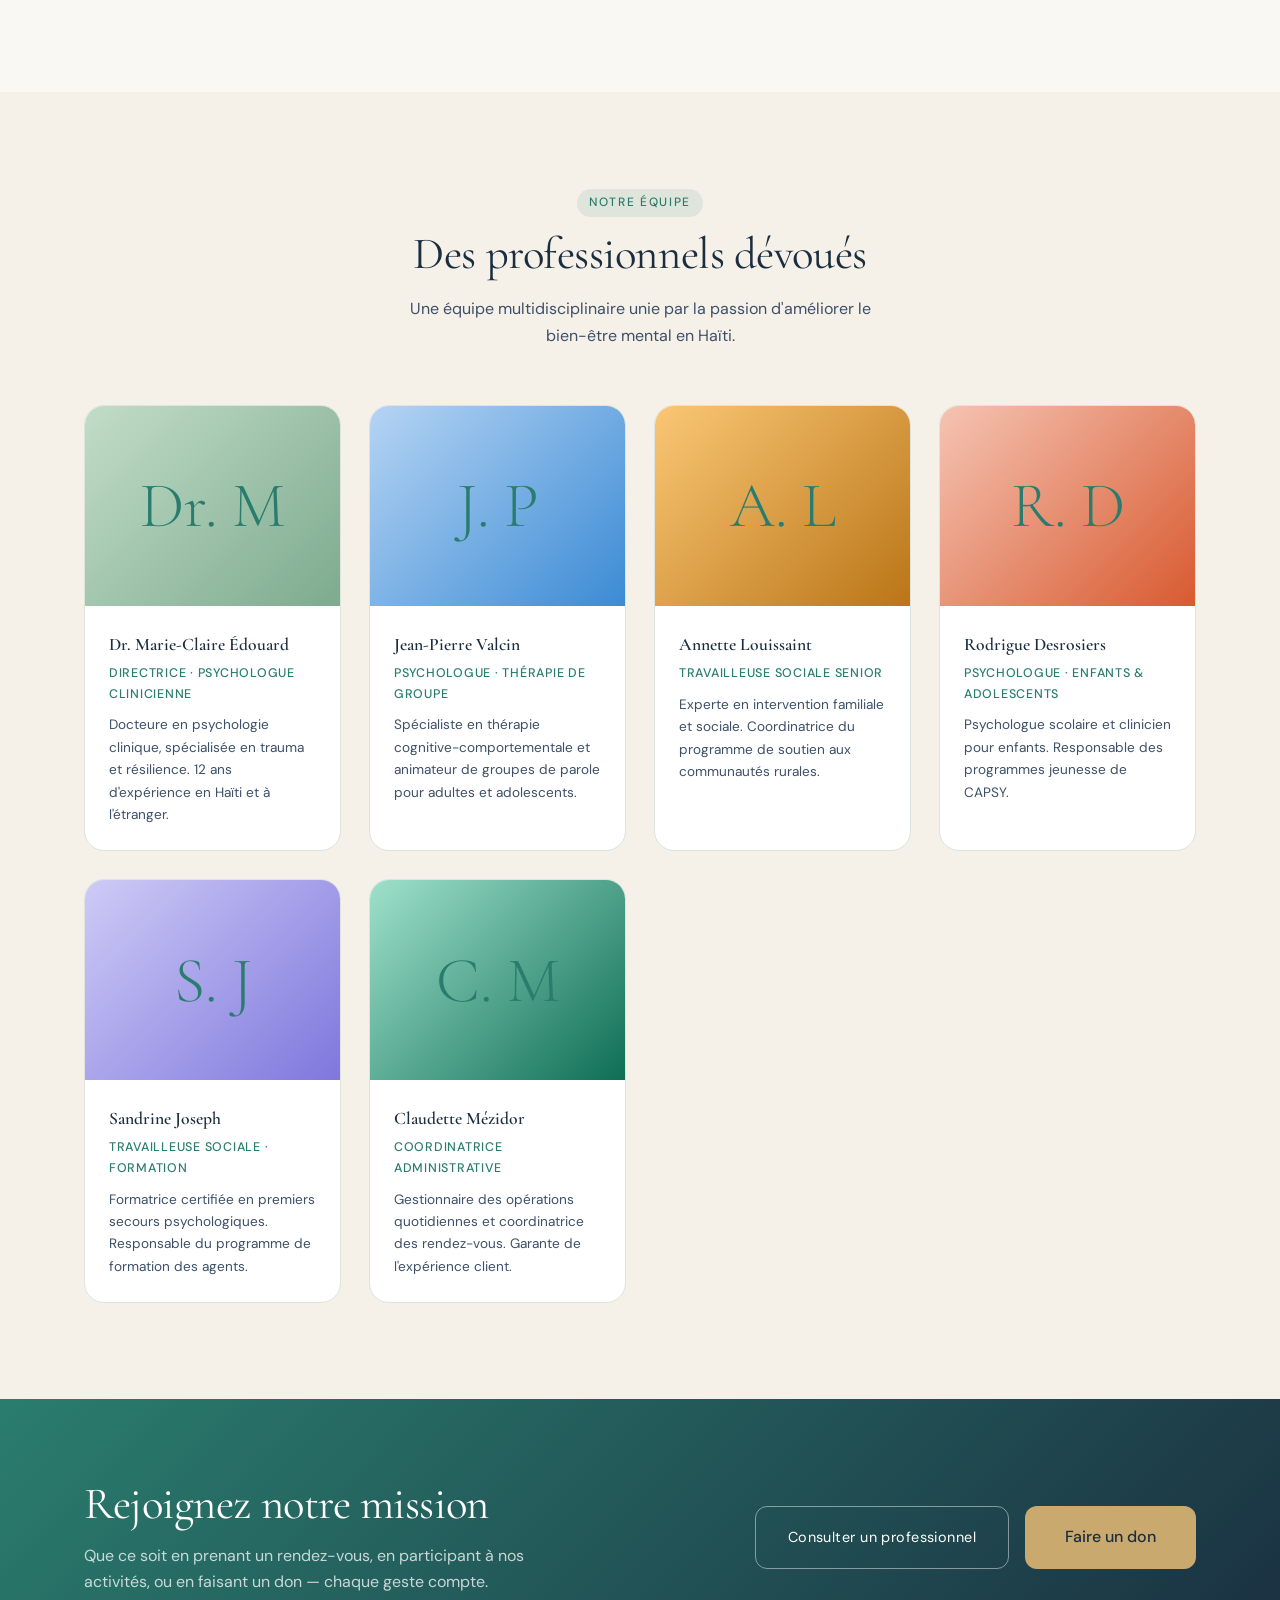
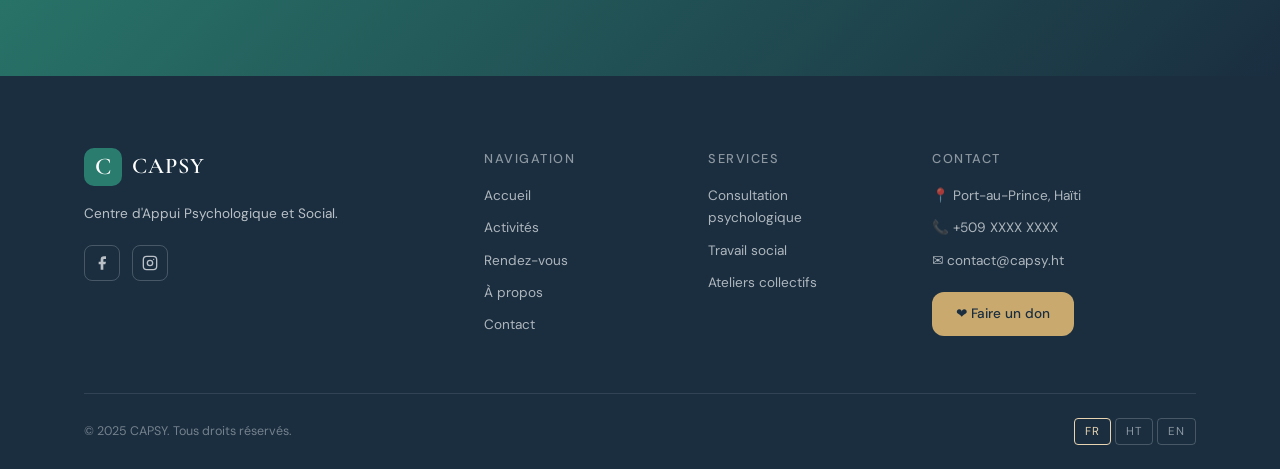
==== commit d408878c: "Update founding year of CAPSY from 2022 to 2016" ====
--- a/about.html
+++ b/about.html
@@ -40,7 +40,7 @@
         <div>
           <p class="section-tag">Notre histoire</p>
           <h2 style="margin-bottom:20px">Nés de la nécessité,<br /><em>portés par la conviction</em></h2>
-          <p style="color:var(--text-md);line-height:1.8;margin-bottom:16px">CAPSY a été fondé en 2022 par une équipe de psychologues et de travailleurs sociaux haïtiens face au constat alarmant : la santé mentale en Haïti est gravement sous-investie, et pourtant les besoins sont immenses.</p>
+          <p style="color:var(--text-md);line-height:1.8;margin-bottom:16px">CAPSY a été fondé en 2016 par une équipe de psychologues et de travailleurs sociaux haïtiens face au constat alarmant : la santé mentale en Haïti est gravement sous-investie, et pourtant les besoins sont immenses.</p>
           <p style="color:var(--text-md);line-height:1.8">Face aux crises répétées — catastrophes naturelles, instabilité sociale, pauvreté — des milliers d'Haïtiens portent des traumatismes non traités. CAPSY est là pour changer cela.</p>
         </div>
         <div style="background:var(--cream);border-radius:var(--radius-lg);overflow:hidden;height:340px">
